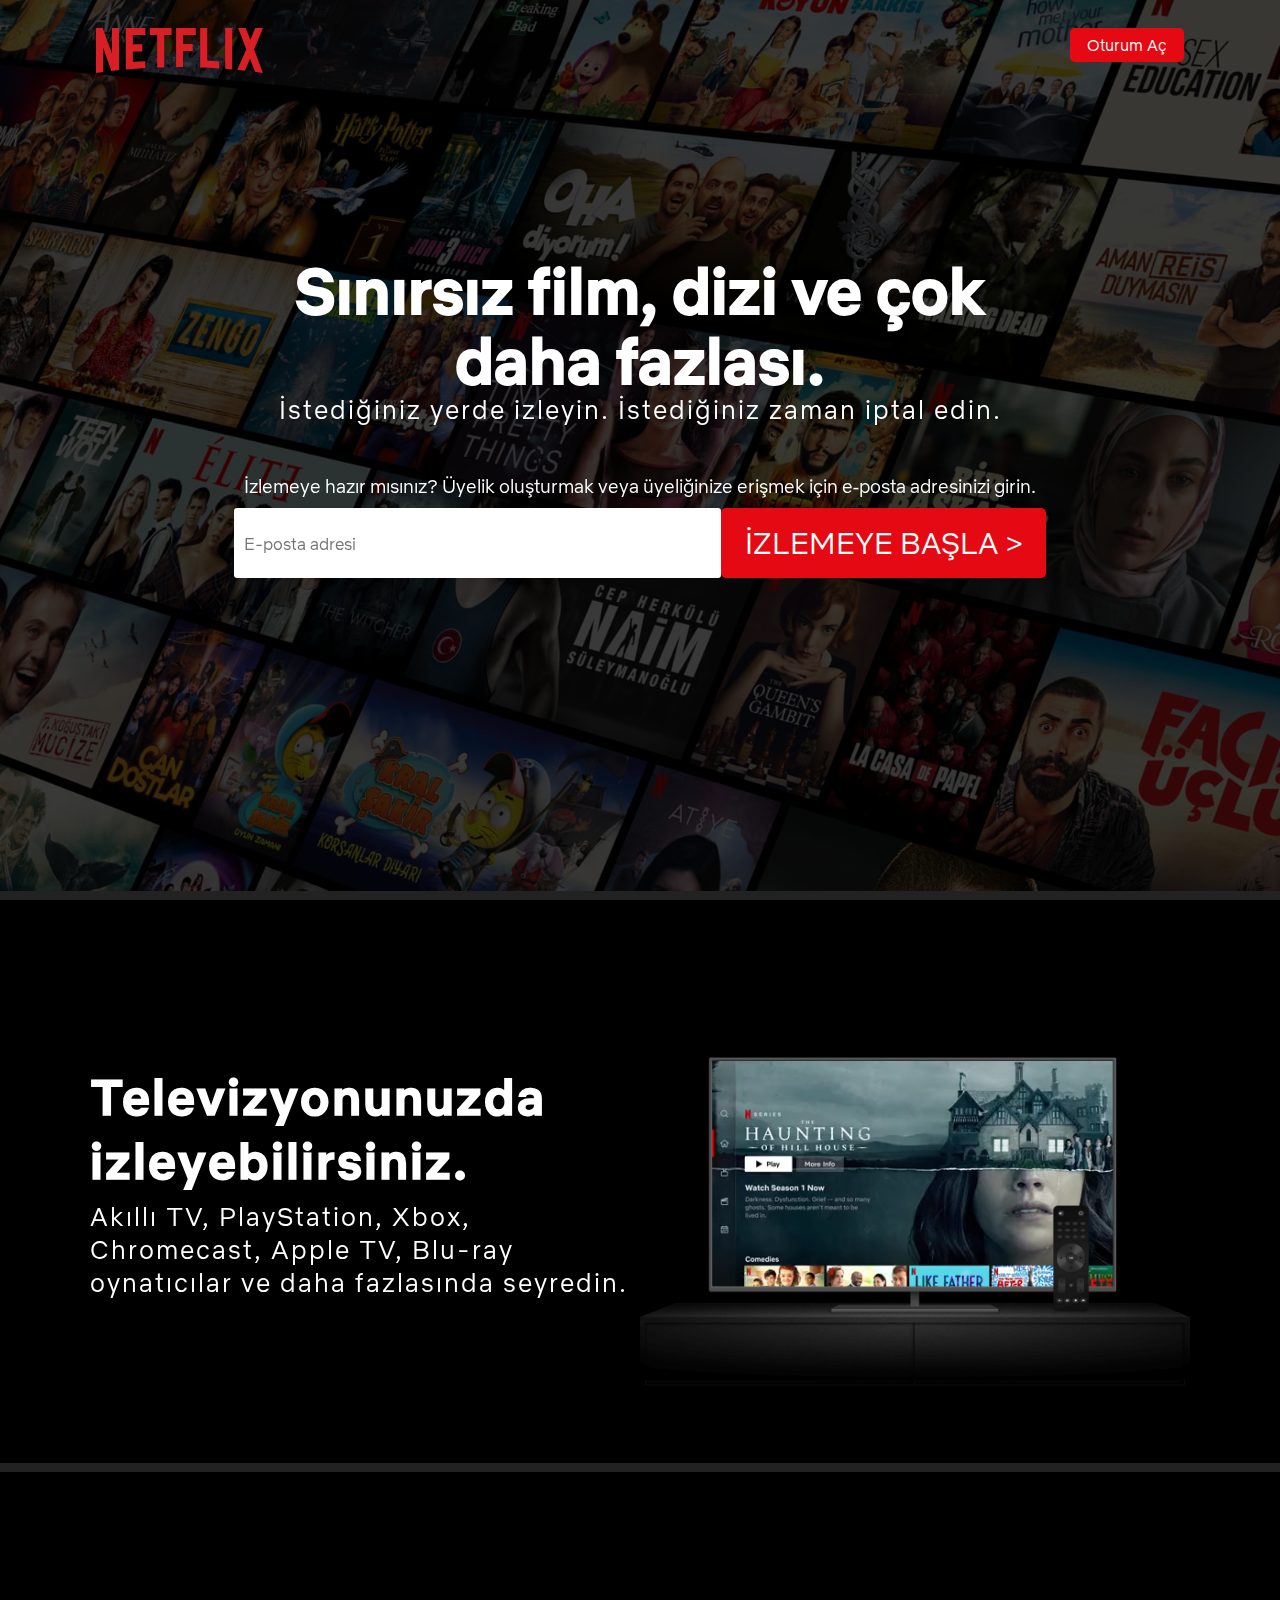
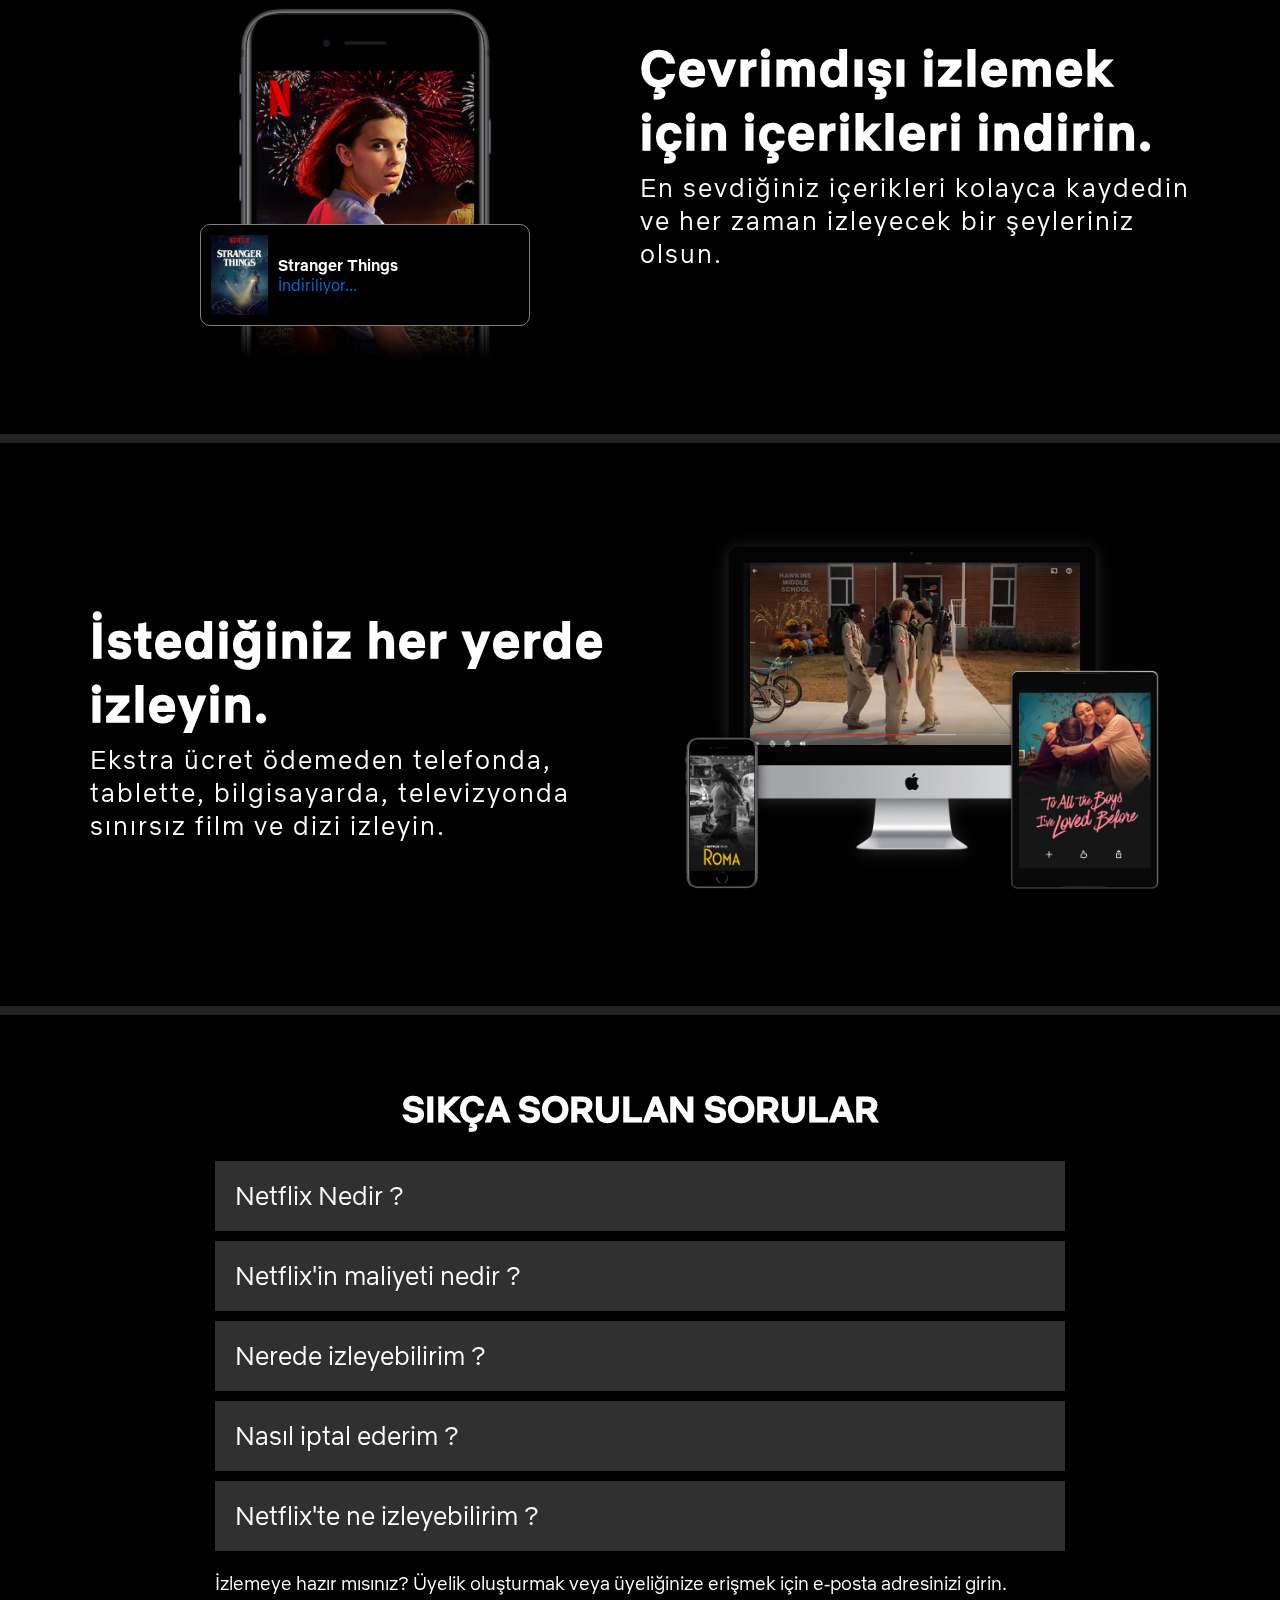
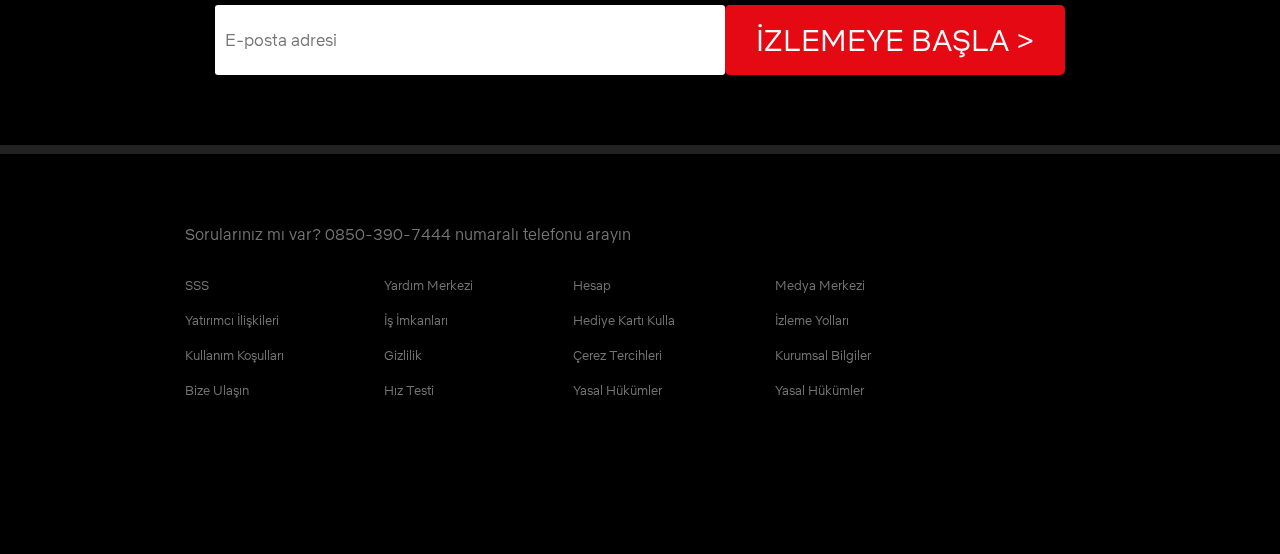
==== Netflix Website Design/index.html @ ce0377cf "Netflix Website Design" ====
<!DOCTYPE html>
<html>
<head>
	<title>Netflix</title>
	<link rel="stylesheet" type="text/css" href="css/style.css">
	<link rel="stylesheet" href="https://cdnjs.cloudflare.com/ajax/libs/font-awesome/5.15.1/css/all.min.css" integrity="sha512-+4zCK9k+qNFUR5X+cKL9EIR+ZOhtIloNl9GIKS57V1MyNsYpYcUrUeQc9vNfzsWfV28IaLL3i96P9sdNyeRssA==" crossorigin="anonymous" />
</head>
<body>
	<div class="show-case">
		<header class="header-top">
			<div class="container">
				<div class="logo">
					<img src="src/img/logo.svg">
				</div>
				<a href="#" class="btn btn-header">Oturum Aç</a>
			</div>
		</header>
		<div class="content">
			<div class="container">
				<h1>Sınırsız film, dizi ve çok daha fazlası.</h1>
				<h2>İstediğiniz yerde izleyin. İstediğiniz zaman iptal edin.</h2>
				<div class="email">
					<h3>İzlemeye hazır mısınız? Üyelik oluşturmak veya üyeliğinize erişmek için e‑posta adresinizi girin.</h3>
					<div class="email-form">
						<input type="email" placeholder="E-posta adresi" name="">
						<a href="#" class="btn btn-content">İzlemeye Başla ></a>
					</div>
				</div>
			</div>
		</div>
	</div>
	<div class="line"></div>
	<section class="our-story">
		<div class="container">
			<div class="story-box">
				<h1>Televizyonunuzda izleyebilirsiniz.</h1>
				<h2>Akıllı TV, PlayStation, Xbox, Chromecast, Apple TV, Blu-ray oynatıcılar ve daha fazlasında seyredin.</h2>
			</div>
			<div class="story-box">
				<img src="src/img/tv.png">
				<div class="video-animation">
					<video class="video-play" autoplay="" playsinline="" muted="" loop=""><source src="src/video/video1.m4v" type="video/mp4"></video>
					</div>
				</div>
			</div>
		</section>
		<div class="line"></div>
		<section class="our-story story-two">
			<div class="container">
				<div class="story-box">
					<h1>Çevrimdışı izlemek için içerikleri indirin.</h1>
					<h2>En sevdiğiniz içerikleri kolayca kaydedin ve her zaman izleyecek bir şeyleriniz olsun.</h2>
				</div>
				<div class="story-box">
					<img src="src/img/mobil-girl.jpg">
					<div class="img-text">
						<img src="src/img/stranger-image.png">
						<div class="texts">
							<div class="text-one">Stranger Things</div>
							<div class="text-two">İndiriliyor...</div>
						</div>
					</div>
				</div>
			</section>
			<div class="line"></div>
			<section class="our-story story-three">
				<div class="container">
					<div class="story-box ">
						<h1>İstediğiniz her yerde izleyin.</h1>
						<h2>Ekstra ücret ödemeden telefonda, tablette, bilgisayarda, televizyonda sınırsız film ve dizi izleyin.</h2>
					</div>
					<div class="story-box">
						<img src="src/img/tv-two.png">
						<div class="video-animation">
							<video class="video-play" autoplay="" playsinline="" muted="" loop=""><source src="src/video/video2.m4v" type="video/mp4">
							</div>
						</div>
					</div>
				</section>
				<div class="line"></div>
				<section class="sss">
					<div class="container">
						<h1>SIKÇA SORULAN SORULAR</h1>
						<div class="accordion">
							<button class="accordion-button"><span>Netflix Nedir ? </span>
								<i class="fas fa-plus"></i>
								<i class="fas fa-times display-none"></i>
							</button>
							<div class="answer">
								<p>Netflix; internet bağlantılı binlerce cihazda ödüllü diziler, filmler, animeler, belgeseller ve daha fazlasını içeren geniş bir arşiv sunan bir yayın hizmetidir.</p>
								<p>Tek bir reklam olmadan, istediğiniz kadar, istediğiniz zaman izleyebilirsiniz - hepsi aylık düşük bir ücret karşılığında. Her zaman keşfedilecek yeni bir şeyler var, üstelik her hafta yeni diziler ve filmler ekleniyor!</p>
							</div>
						</div>
						<div class="accordion">
							<button class="accordion-button">Netflix'in maliyeti nedir ?
								<i class="fas fa-plus"></i>
								<i class="fas fa-times display-none"></i>
							</button>
							<div class="answer">
								<p>Netflix'i akıllı telefonunuz, tabletiniz, Akıllı TV'niz, dizüstü bilgisayarınız veya yayın cihazınızda sabit bir aylık ücretle izleyin. Aylık plan ücretleri 17,99 TL ile 41,99 TL arasında değişmektedir. Ekstra maliyet yok, sözleşme yok.</p>
							</div>
						</div>
						<div class="accordion">
							<button class="accordion-button">Nerede izleyebilirim ?
								<i class="fas fa-plus"></i>
								<i class="fas fa-times display-none"></i>
							</button>
							<div class="answer">
								<p>İstediğiniz yerde, istediğiniz zaman, sınırsız sayıda cihazda izleyin. Bilgisayarınızda netflix.com adresinden veya akıllı TV'ler, akıllı telefonlar, tabletler, medya oynatıcılar ve oyun konsolları dahil Netflix uygulamasını sunan, internet bağlantılı herhangi bir cihazda anında izlemek için Netflix hesabınızla oturum açın.</p>
								<p>Favori içeriklerinizi iOS, Android veya Windows 10 uygulamasıyla da indirebilirsiniz. Seyahatteyken ve internet bağlantısı olmadan izlemek için indirilenleri kullanın. Netflix'i her yere beraberinizde götürün.</p>
							</div>
						</div>
						<div class="accordion">
							<button class="accordion-button">Nasıl iptal ederim ?
								<i class="fas fa-plus"></i>
								<i class="fas fa-times display-none"></i>
							</button>
							<div class="answer">
								<p>Netflix esnektir. Sinir bozucu hiçbir sözleşme ve taahhüt yoktur. Hesabınızı çevrimiçi olarak iki tıklamayla kolayca iptal edebilirsiniz. İptal ücreti yoktur - hesabınızı istediğiniz zaman başlatın veya durdurun.</p>
								
							</div>
						</div>
						<div class="accordion">
							<button class="accordion-button">Netflix'te ne izleyebilirim ?
								<i class="fas fa-plus"></i>
								<i class="fas fa-times display-none"></i>
							</button>
							<div class="answer">
								<p>Netflix, uzun metrajlı filmler, belgeseller, diziler ve programlar, anime, ödüllü Netflix orijinal içerikleri ve daha fazlasından oluşan kapsamlı bir kütüphaneye sahiptir. İstediğiniz her zaman, istediğiniz kadar çok şey izleyin.</p>
							</div>
						</div>
						<div class="email email-bottom">
							<h3>İzlemeye hazır mısınız? Üyelik oluşturmak veya üyeliğinize erişmek için e‑posta adresinizi girin.</h3>
							<div class="email-form">
								<input type="email" placeholder="E-posta adresi" name="">
								<a href="#" class="btn btn-content">İzlemeye Başla ></a>
							</div>
						</div>
					</div>
				</section>
				<div class="line"></div>
				<footer>
					<div class="container">
						<p>Sorularınız mı var? 0850-390-7444 numaralı telefonu arayın</p>
						<div class="navigation">
							<nav>
								<ul>
									<li><a href="">SSS</a></li>
									<li><a href="">Yatırımcı İlişkileri</a></li>
									<li><a href="">Kullanım Koşulları</a></li>
									<li><a href="">Bize Ulaşın</a></li>
								</ul>
							</nav>
								<nav>
									<ul>
										<li><a href="">Yardım Merkezi</a></li>
										<li><a href="">İş İmkanları</a></li>
										<li><a href="">Gizlilik</a></li>
										<li><a href="">Hız Testi</a></li>
									</ul>
								</nav>
								<nav>
									<ul>
										<li><a href="">Hesap</a></li>
										<li><a href="">Hediye Kartı Kulla</a></li>
										<li><a href="">Çerez Tercihleri</a></li>
										<li><a href="">Yasal Hükümler</a></li>
									</ul>
								</nav>
								<nav>
									<ul>
										<li><a href="">Medya Merkezi</a></li>
										<li><a href="">İzleme Yolları</a></li>
										<li><a href="">Kurumsal Bilgiler</a></li>
										<li><a href="">Yasal Hükümler</a></li>
									</ul>
								</nav>
						</div>
					</div>
				</footer>
			</body>
			<script src="js/script.js" type="text/javascript"></script>
			</html>
---- Netflix Website Design/css/style.css ----
@font-face{
	font-family: Netflix Sans;
	font-weight: 400;
	src:url('../fonts/Netflix Sans Medium.otf');
}
@font-face{
	font-family: Netflix Sans;
	font-weight: 200;
	src:url('../fonts/Netflix Sans Light.otf');
}

*{
	margin:0;
	padding:0;
	font-family: "Netflix Sans";
	box-sizing: border-box;
}
body{
	background-color: #000000;
}
a{
	text-decoration: none;
}
.container{
	max-width: 85%;
	margin:0 auto;
	font-size:16px;
}
.btn{
	color:white;
	background-color:#E50914;
	padding: 7px 17px;
	border-radius: 5px;
	height: 34px;
	display: flex;
	justify-content: center;
	align-items: center;
	font-weight: 300;
}
/* HEADER */
.show-case{
	background-image: url('../src/img/baner-img.jpg');
	background-repeat: no-repeat;
	background-size: cover;
	min-height: 99vh;
	position: relative;
	padding-bottom:50px;
}
.show-case:after{
	content: '';
	position: absolute;
	top:0;
	left:0;
	z-index: 1;
	width: 100%;
	max-width: 100%;
	height: 100%;
	background-color:rgba(0,0,0,.7);
}
.show-case header .container{
	height: 100px;
	display: flex;
	position: relative;
	z-index: 2;
	justify-content: space-between;	
	padding-top:20px;
}
header .container a.btn.btn-header{
	margin-top: 8px;
}
header .container .logo img{
	width: 167px;
	margin-top: 8px;
}

/*Content*/
.show-case .content{
	padding-top:80px;
	position: relative;
	z-index: 3;
}
.show-case .content .container{
	display: flex;
	padding-top:75px;
	flex-direction: column;
	justify-content: center;
	align-items: center;
	position: relative;
	max-width:950px;
	margin:0px auto;
}
.show-case .content .container h1,
.show-case .content .container h2
{
	color:white;
	margin-bottom: 40px;
	line-height: 1.1;
	text-align: center;
}
.show-case .content .container h1{
	font-size:64px;
	margin:0px 75px;
}
.show-case .content .container h2{
	font-size: 26px;
	font-weight: 200;
}
.container .email  h3{
	color:white;
	margin:10px 10px;
	font-size:19px;
	font-weight: 200;
}
.container .email .email-form{
	display: flex;
}
.container .email .email-form  input{
	width: 60%;
	height: 70px;
	padding: 10px 10px 10px;
	outline: none;
	border:none;
	border-radius: 3px;
	font-size:17px;
}
.container .email .email-form  input::placeholder{
	font-size:17px;
	font-weight: 200;
}
.container .email .email-form .btn-content{
	width: 40%;
	font-size:30px;
	height: 70px;
	text-transform: uppercase;
}
.line{
	height: 1vh;
	background-color:#222222;
}
/*OUR-STORY SECTİON */
section.our-story{
	min-height: 475px;
	padding: 75px 45px;
	display: flex;
	align-items: center;
}
section.our-story .container{
	display: flex;
	max-width: 1100px;
}
section.our-story .container .story-box{
	width: 50%;
	display: flex;
	flex-direction: column;
	justify-content: center;
	position: relative;
}
section.our-story .container .story-box h1,h2{
	color:white;
	letter-spacing: 2px;
	text-align: left;
}
section.our-story .container .story-box h1{
	font-size:50px;
	margin-bottom:8px;
}
section.our-story .container .story-box h2{
	font-size:26px;
	font-weight: 200;
}
section.our-story .container .story-box img{
	max-width: 100%;
	height: auto;
	border:0;
}
section.our-story .container .story-box .video-animation{
	position: absolute;  
	max-width: 80%;
	max-height: 55%;
	top:20%;
	left:13%;
	z-index: -999;
	
}
section.our-story .container .story-box .video-animation  .video-play{
	position: relative;
	left: 0;
	height: 100%;
	width: 100%;
	z-index: 999;	
}
section.our-story.story-two .container{
	flex-direction: row-reverse;
}
section.our-story.story-two .container .story-box .img-text{
	position: absolute;
	width: 60%;
	padding: 10px;
	display: flex;
	align-items: center;
	left:50%;
	bottom:8%;
	border-radius: 10px;
	margin:0 auto;
	transform: translateX(-50%);
	background-color: #000;	
	border: 1px solid gray;
	overflow: hidden;
}
section.our-story.story-two .container .story-box .img-text img{
	height: 5em;
	margin-right: 10px;
}
section.our-story.story-two .container .story-box .img-text .texts:after{
	content:' ';
	width: 48px;
	height: 60px;
	position: absolute;
	right: 10px;
	top:50%;
	transform: translateY(-50%);
	outline: none;
	background-size:100%;
	background:url(https://assets.nflxext.com/ffe/siteui/acquisition/ourStory/fuji/desktop/download-icon.gif) center center no-repeat;
}
section.our-story.story-two .container .story-box .img-text .texts .text-one{
	color:white;
}
section.our-story.story-two .container .story-box .img-text .texts .text-two{
	color:#0071eb;
	font-weight: 300;
}
section.our-story.story-three .container .story-box .video-animation{
	position: absolute;
	max-width: 60%;
	top:10%;
	left:20%;
}

/* ACCORDİON SECTİON */
section.sss{
	padding: 70px 40px;
	min-height: 500px;
}
section.sss .container {
	display: flex;
	flex-direction: column;
	align-items: center;
}
section.sss .container h1{
	font-size:36px;
	color:white;
	margin-bottom: 30px;
}
section.sss .container .accordion{
	display: flex;
	flex-direction: column;
	max-width: 850px;
	height: auto;
	padding: 20px;
	justify-content: center;
	align-items: center;
	background-color:#303030;
	margin-bottom: 10px;
	color:white;
	font-size:26px;
}
section.sss .container .accordion  .answer.active{
	max-height: 1200px;
}

section.sss .accordion .accordion-button{
	cursor: pointer;
	display: inline-block;
	background:transparent;
	text-align: left;
	width: 100%;
	height: 30px;
	font-weight: 200;
	font-size:26px;
	outline: none;
	border:none;
	color:white;
	position: relative;
	display: flex;
	align-items: center;
}
section.sss .accordion .accordion-button span{
	display: block;
}
section.sss .accordion .accordion-button i{
	color:white;
	position: absolute;
	right: 20px;
}
section.sss .accordion .accordion-button i.display-none{
	display: none;
}

.accordion .answer{
	max-height: 0;
	overflow: hidden;
	transition: max-height 0.25s ease-out;
}
.accordion .answer p{
	margin-top: 20px;
	font-weight: 200;
	letter-spacing: 1.1px;
}
section.sss .container  .email.email-bottom{
	width: 850px;
	max-width: 100%;

}
section.sss .container .email  h3{
	color:white;
	margin:10px 0;
	font-size:19px;
	font-weight: 200;
}
/* SECTİON FOOTER */

footer .container{
	max-width: 1000px;
	min-height: 400px;
	padding: 70px 45px 0;
	font-weight: 200;
}
footer .container p {
	font-size:16px;
	margin-bottom: 30px;
	color:#757575;
}
footer .container .navigation nav ul li {
	list-style: none;
	margin-bottom: 15px;
}
footer .container .navigation{
	display: flex;
}
footer .container .navigation nav:not(:last-child){
	margin-right: 100px;
}
footer .container .navigation nav ul li  a{
	text-decoration: none;
	font-size:13px;
	color:#757575;
}
footer .container .navigation nav ul li  a:hover{
	color:#fff;
}
@media screen and (max-width: 1024px){
	.show-case .content .container .email{
		flex-direction: column;
		width: 100%;
		overflow: hidden;
	}
	section.our-story .container {
		display: flex;
		flex-direction: column;
		
	}
	section.our-story .container .story-box:nth-child(1){
		min-width: 100%;
	}
	section.our-story .container .story-box:nth-child(2){
		min-width: 80%;
	}
	
}
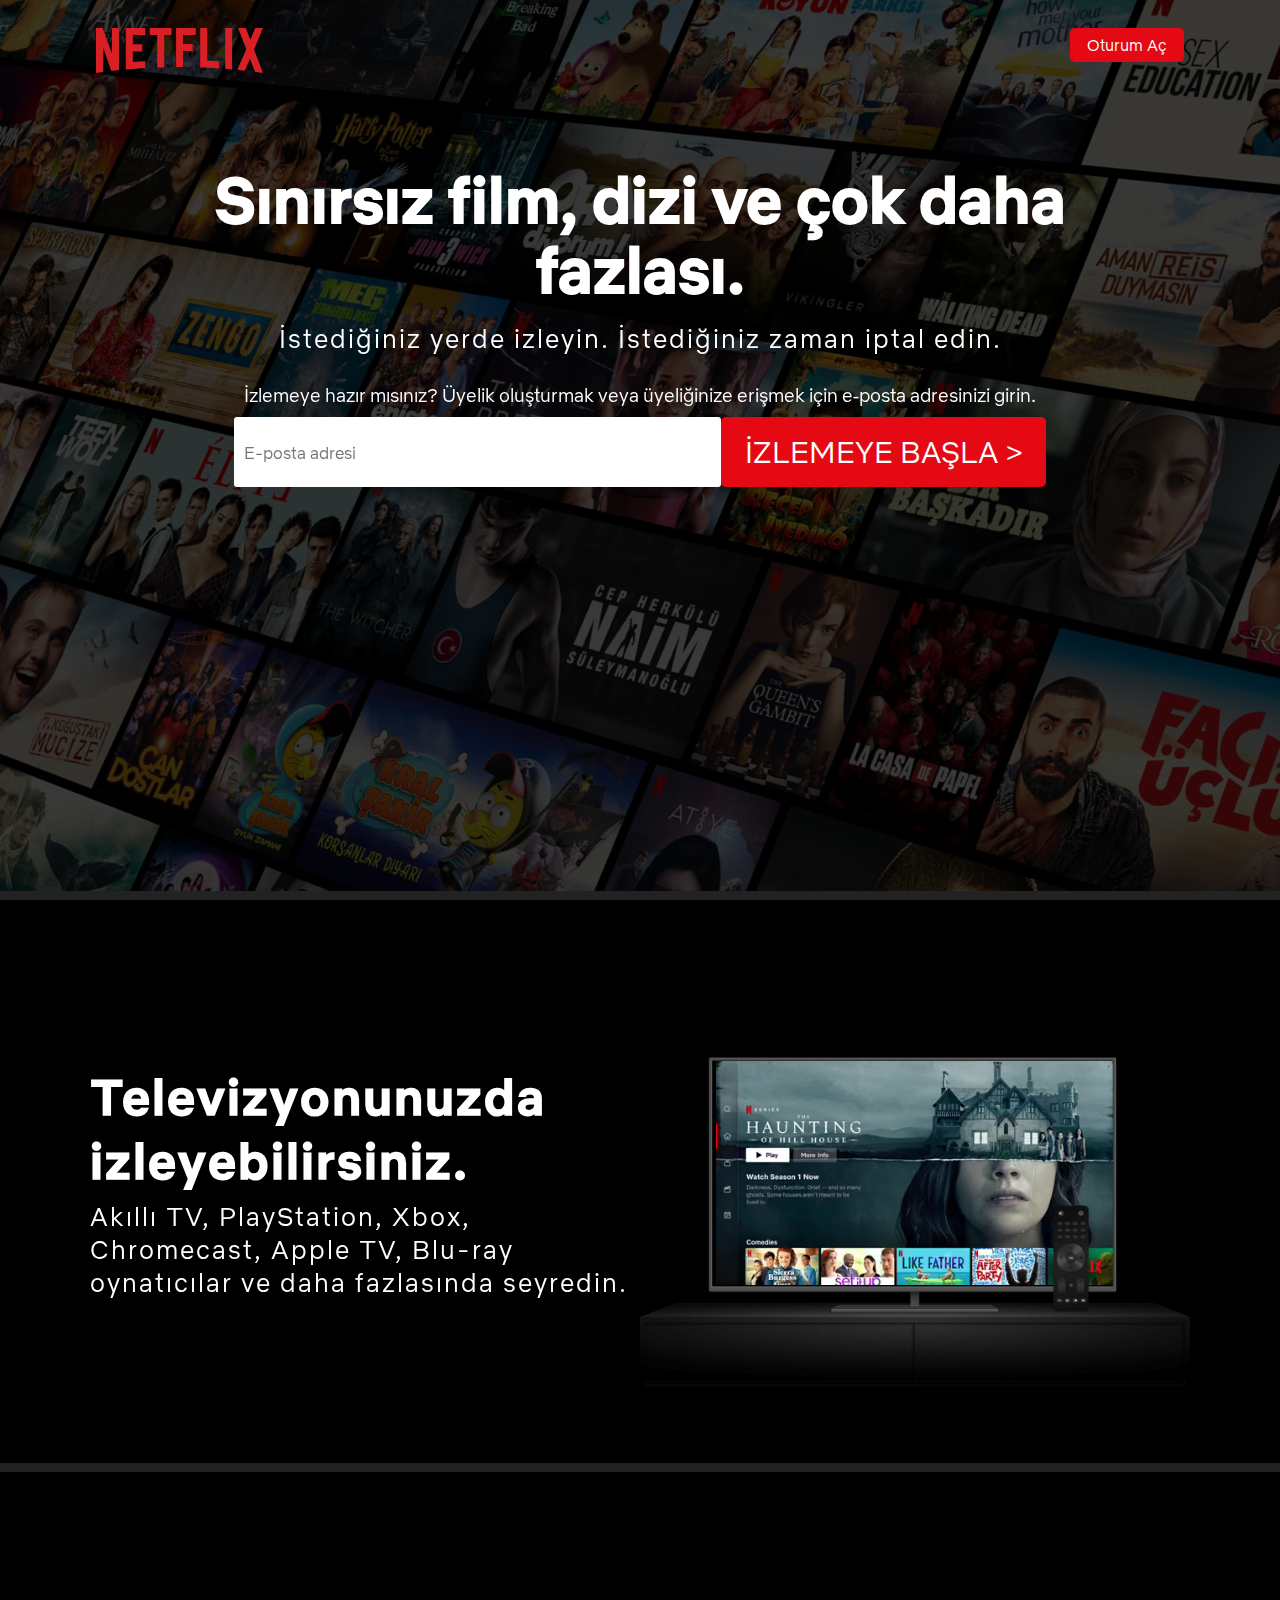
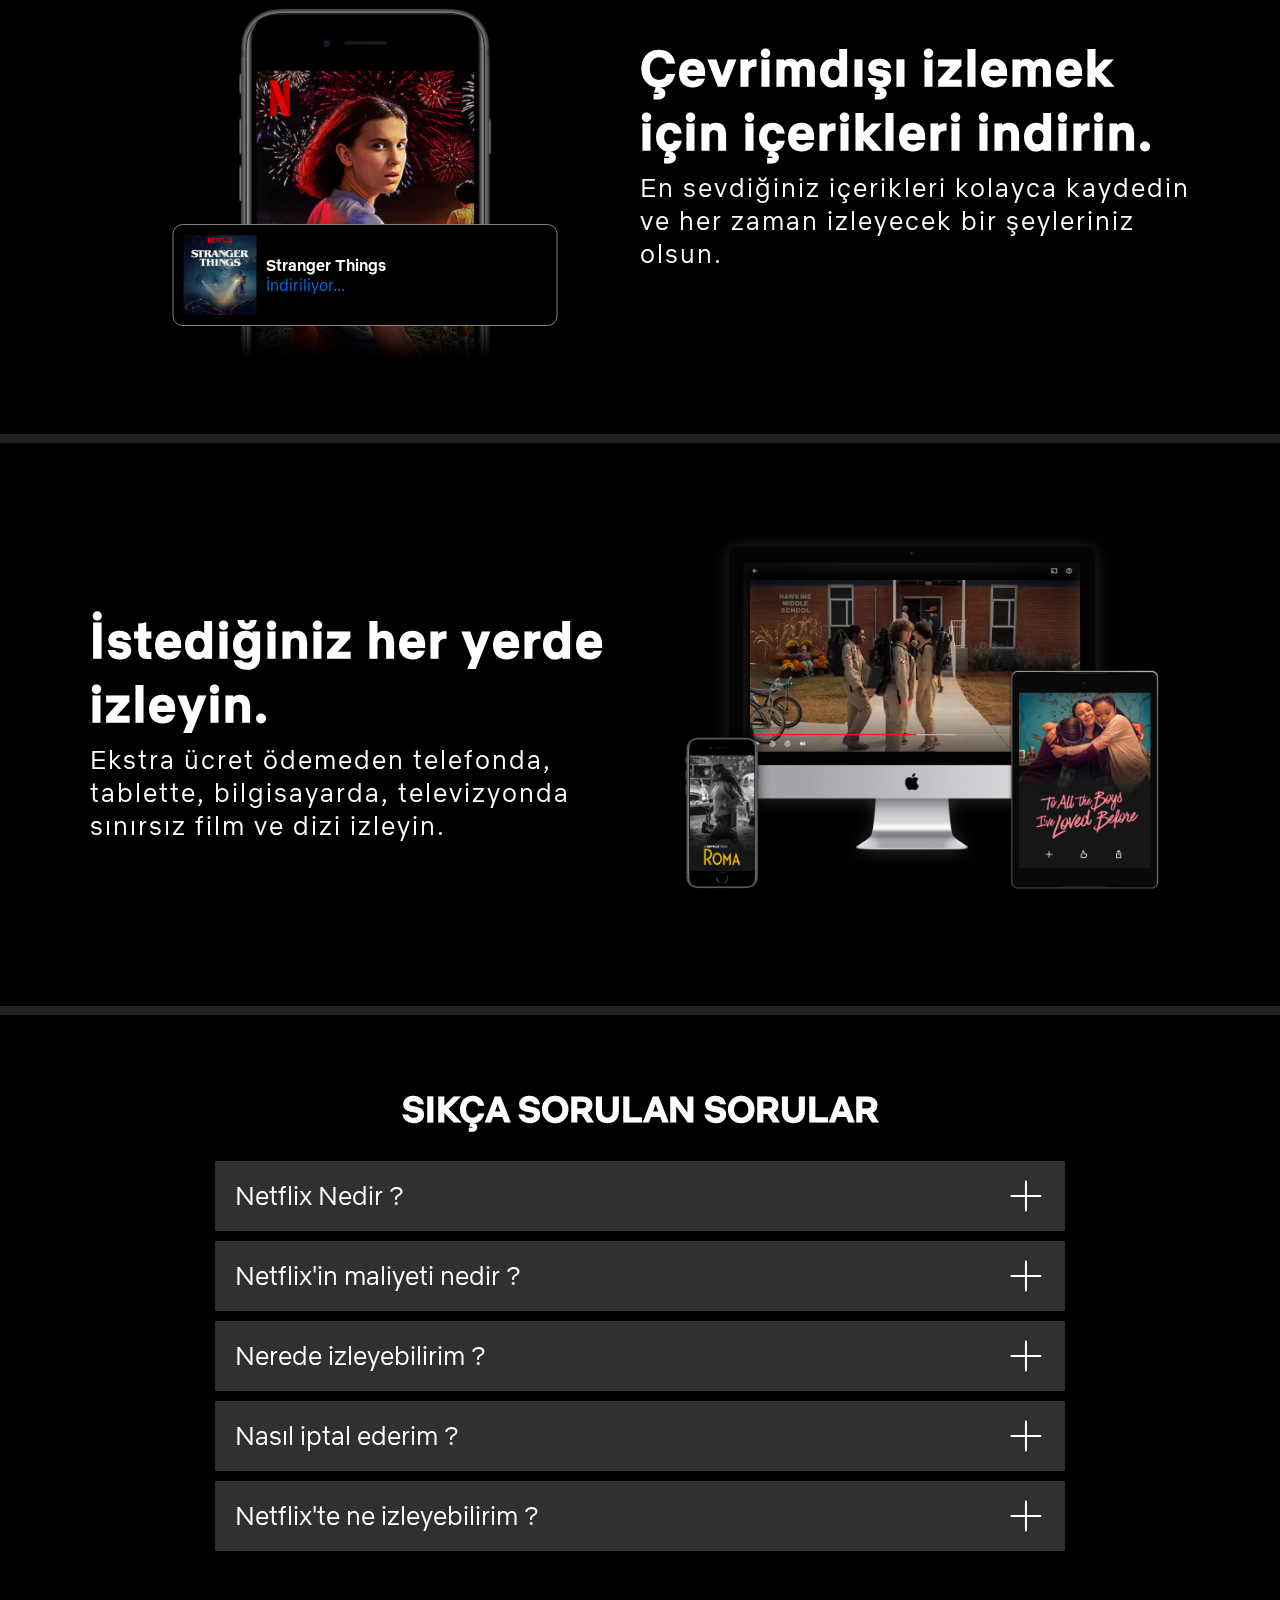
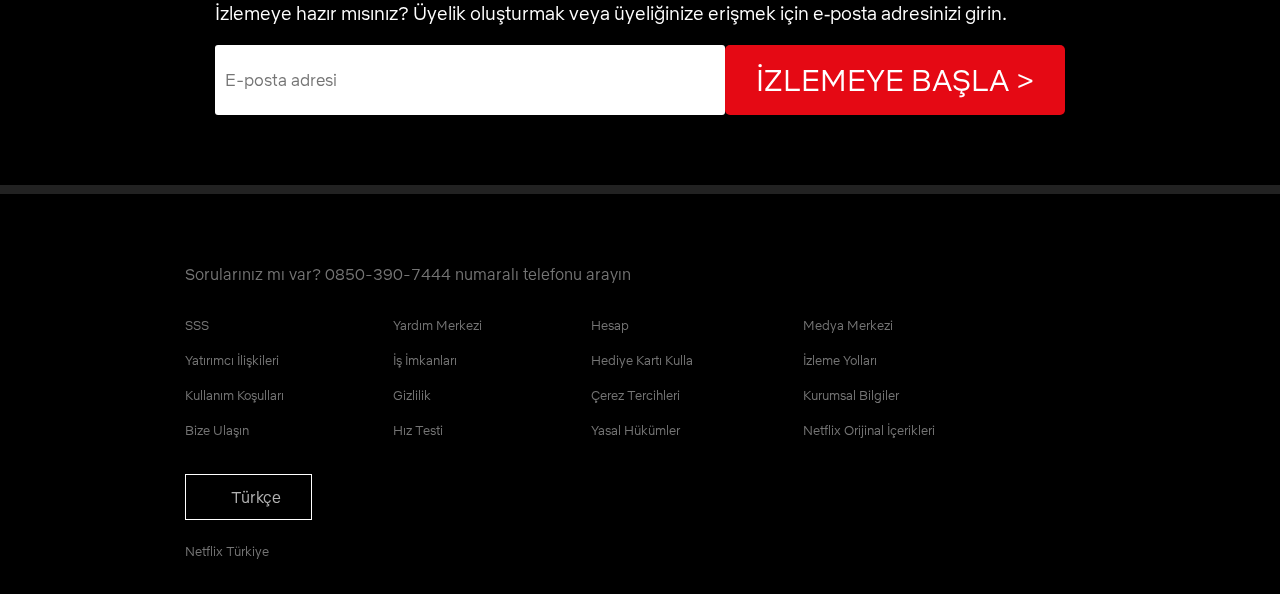
==== commit 53c87ccd: "Responsive and Netflix Finished Design" ====
--- a/Netflix Website Design/index.html
+++ b/Netflix Website Design/index.html
@@ -3,6 +3,8 @@
 <head>
 	<title>Netflix</title>
 	<link rel="stylesheet" type="text/css" href="css/style.css">
+	<meta name="viewport" content="width=device-width, initial-scale=1.0">
+	<meta charset="utf-8">
 	<link rel="stylesheet" href="https://cdnjs.cloudflare.com/ajax/libs/font-awesome/5.15.1/css/all.min.css" integrity="sha512-+4zCK9k+qNFUR5X+cKL9EIR+ZOhtIloNl9GIKS57V1MyNsYpYcUrUeQc9vNfzsWfV28IaLL3i96P9sdNyeRssA==" crossorigin="anonymous" />
 </head>
 <body>
@@ -83,8 +85,7 @@
 						<h1>SIKÇA SORULAN SORULAR</h1>
 						<div class="accordion">
 							<button class="accordion-button"><span>Netflix Nedir ? </span>
-								<i class="fas fa-plus"></i>
-								<i class="fas fa-times display-none"></i>
+								<svg id="thin-x" viewBox="0 0 26 26" class="svg-icon svg-icon-thin-x svg-closed" focusable="true"><path d="M10.5 9.3L1.8 0.5 0.5 1.8 9.3 10.5 0.5 19.3 1.8 20.5 10.5 11.8 19.3 20.5 20.5 19.3 11.8 10.5 20.5 1.8 19.3 0.5 10.5 9.3Z"></path></svg>
 							</button>
 							<div class="answer">
 								<p>Netflix; internet bağlantılı binlerce cihazda ödüllü diziler, filmler, animeler, belgeseller ve daha fazlasını içeren geniş bir arşiv sunan bir yayın hizmetidir.</p>
@@ -93,8 +94,7 @@
 						</div>
 						<div class="accordion">
 							<button class="accordion-button">Netflix'in maliyeti nedir ?
-								<i class="fas fa-plus"></i>
-								<i class="fas fa-times display-none"></i>
+								<svg id="thin-x" viewBox="0 0 26 26" class="svg-icon svg-icon-thin-x svg-closed" focusable="true"><path d="M10.5 9.3L1.8 0.5 0.5 1.8 9.3 10.5 0.5 19.3 1.8 20.5 10.5 11.8 19.3 20.5 20.5 19.3 11.8 10.5 20.5 1.8 19.3 0.5 10.5 9.3Z"></path></svg>
 							</button>
 							<div class="answer">
 								<p>Netflix'i akıllı telefonunuz, tabletiniz, Akıllı TV'niz, dizüstü bilgisayarınız veya yayın cihazınızda sabit bir aylık ücretle izleyin. Aylık plan ücretleri 17,99 TL ile 41,99 TL arasında değişmektedir. Ekstra maliyet yok, sözleşme yok.</p>
@@ -102,8 +102,7 @@
 						</div>
 						<div class="accordion">
 							<button class="accordion-button">Nerede izleyebilirim ?
-								<i class="fas fa-plus"></i>
-								<i class="fas fa-times display-none"></i>
+								<svg id="thin-x" viewBox="0 0 26 26" class="svg-icon svg-icon-thin-x svg-closed" focusable="true"><path d="M10.5 9.3L1.8 0.5 0.5 1.8 9.3 10.5 0.5 19.3 1.8 20.5 10.5 11.8 19.3 20.5 20.5 19.3 11.8 10.5 20.5 1.8 19.3 0.5 10.5 9.3Z"></path></svg>
 							</button>
 							<div class="answer">
 								<p>İstediğiniz yerde, istediğiniz zaman, sınırsız sayıda cihazda izleyin. Bilgisayarınızda netflix.com adresinden veya akıllı TV'ler, akıllı telefonlar, tabletler, medya oynatıcılar ve oyun konsolları dahil Netflix uygulamasını sunan, internet bağlantılı herhangi bir cihazda anında izlemek için Netflix hesabınızla oturum açın.</p>
@@ -112,8 +111,7 @@
 						</div>
 						<div class="accordion">
 							<button class="accordion-button">Nasıl iptal ederim ?
-								<i class="fas fa-plus"></i>
-								<i class="fas fa-times display-none"></i>
+								<svg id="thin-x" viewBox="0 0 26 26" class="svg-icon svg-icon-thin-x svg-closed" focusable="true"><path d="M10.5 9.3L1.8 0.5 0.5 1.8 9.3 10.5 0.5 19.3 1.8 20.5 10.5 11.8 19.3 20.5 20.5 19.3 11.8 10.5 20.5 1.8 19.3 0.5 10.5 9.3Z"></path></svg>
 							</button>
 							<div class="answer">
 								<p>Netflix esnektir. Sinir bozucu hiçbir sözleşme ve taahhüt yoktur. Hesabınızı çevrimiçi olarak iki tıklamayla kolayca iptal edebilirsiniz. İptal ücreti yoktur - hesabınızı istediğiniz zaman başlatın veya durdurun.</p>
@@ -122,8 +120,7 @@
 						</div>
 						<div class="accordion">
 							<button class="accordion-button">Netflix'te ne izleyebilirim ?
-								<i class="fas fa-plus"></i>
-								<i class="fas fa-times display-none"></i>
+								<svg id="thin-x" viewBox="0 0 26 26" class="svg-icon svg-icon-thin-x svg-closed" focusable="true"><path d="M10.5 9.3L1.8 0.5 0.5 1.8 9.3 10.5 0.5 19.3 1.8 20.5 10.5 11.8 19.3 20.5 20.5 19.3 11.8 10.5 20.5 1.8 19.3 0.5 10.5 9.3Z"></path></svg>
 							</button>
 							<div class="answer">
 								<p>Netflix, uzun metrajlı filmler, belgeseller, diziler ve programlar, anime, ödüllü Netflix orijinal içerikleri ve daha fazlasından oluşan kapsamlı bir kütüphaneye sahiptir. İstediğiniz her zaman, istediğiniz kadar çok şey izleyin.</p>
@@ -151,31 +148,40 @@
 									<li><a href="">Bize Ulaşın</a></li>
 								</ul>
 							</nav>
-								<nav>
-									<ul>
-										<li><a href="">Yardım Merkezi</a></li>
-										<li><a href="">İş İmkanları</a></li>
-										<li><a href="">Gizlilik</a></li>
-										<li><a href="">Hız Testi</a></li>
-									</ul>
-								</nav>
-								<nav>
-									<ul>
-										<li><a href="">Hesap</a></li>
-										<li><a href="">Hediye Kartı Kulla</a></li>
-										<li><a href="">Çerez Tercihleri</a></li>
-										<li><a href="">Yasal Hükümler</a></li>
-									</ul>
-								</nav>
-								<nav>
-									<ul>
-										<li><a href="">Medya Merkezi</a></li>
-										<li><a href="">İzleme Yolları</a></li>
-										<li><a href="">Kurumsal Bilgiler</a></li>
-										<li><a href="">Yasal Hükümler</a></li>
-									</ul>
-								</nav>
+							<nav>
+								<ul>
+									<li><a href="">Yardım Merkezi</a></li>
+									<li><a href="">İş İmkanları</a></li>
+									<li><a href="">Gizlilik</a></li>
+									<li><a href="">Hız Testi</a></li>
+								</ul>
+							</nav>
+							<nav>
+								<ul>
+									<li><a href="">Hesap</a></li>
+									<li><a href="">Hediye Kartı Kulla</a></li>
+									<li><a href="">Çerez Tercihleri</a></li>
+									<li><a href="">Yasal Hükümler</a></li>
+								</ul>
+							</nav>
+							<nav>
+								<ul>
+									<li><a href="">Medya Merkezi</a></li>
+									<li><a href="">İzleme Yolları</a></li>
+									<li><a href="">Kurumsal Bilgiler</a></li>
+									<li><a href="">Netflix Orijinal İçerikleri</a></li>
+								</ul>
+							</nav>
 						</div>
+						<div class="select-box">
+							<i class="fas fa-globe"></i>
+							<i class="fas fa-sort-down"></i>
+							<select class="select-element">
+								<option>Türkçe</option>
+								<option>English</option>
+							</select>
+						</div>	
+						<p class="footer-country">Netflix Türkiye</p>
 					</div>
 				</footer>
 			</body>
--- a/Netflix Website Design/css/style.css
+++ b/Netflix Website Design/css/style.css
@@ -64,6 +64,7 @@
 	z-index: 2;
 	justify-content: space-between;	
 	padding-top:20px;
+
 }
 header .container a.btn.btn-header{
 	margin-top: 8px;
@@ -75,13 +76,12 @@
 
 /*Content*/
 .show-case .content{
-	padding-top:80px;
+	padding-top:5%;
 	position: relative;
 	z-index: 3;
 }
 .show-case .content .container{
 	display: flex;
-	padding-top:75px;
 	flex-direction: column;
 	justify-content: center;
 	align-items: center;
@@ -99,11 +99,12 @@
 }
 .show-case .content .container h1{
 	font-size:64px;
-	margin:0px 75px;
+	margin:0 auto;
 }
 .show-case .content .container h2{
 	font-size: 26px;
 	font-weight: 200;
+	margin:20px auto;
 }
 .container .email  h3{
 	color:white;
@@ -149,7 +150,7 @@
 	max-width: 1100px;
 }
 section.our-story .container .story-box{
-	width: 50%;
+	max-width: 50%;
 	display: flex;
 	flex-direction: column;
 	justify-content: center;
@@ -168,25 +169,26 @@
 	font-size:26px;
 	font-weight: 200;
 }
-section.our-story .container .story-box img{
-	max-width: 100%;
-	height: auto;
+section.our-story .container .story-box img:first-of-type{
+	width: 100%;
+	min-width: 100%;
 	border:0;
 }
 section.our-story .container .story-box .video-animation{
 	position: absolute;  
-	max-width: 80%;
-	max-height: 55%;
+	width: 75%;
+	height: 55%;
 	top:20%;
 	left:13%;
 	z-index: -999;
 	
 }
 section.our-story .container .story-box .video-animation  .video-play{
-	position: relative;
+	position: absolute;
+	top:0;
 	left: 0;
+	width: 100%;
 	height: 100%;
-	width: 100%;
 	z-index: 999;	
 }
 section.our-story.story-two .container{
@@ -194,7 +196,7 @@
 }
 section.our-story.story-two .container .story-box .img-text{
 	position: absolute;
-	width: 60%;
+	width: 70%;
 	padding: 10px;
 	display: flex;
 	align-items: center;
@@ -209,6 +211,8 @@
 }
 section.our-story.story-two .container .story-box .img-text img{
 	height: 5em;
+	width: 20%;
+	min-width: 20%;
 	margin-right: 10px;
 }
 section.our-story.story-two .container .story-box .img-text .texts:after{
@@ -288,10 +292,15 @@
 section.sss .accordion .accordion-button span{
 	display: block;
 }
-section.sss .accordion .accordion-button i{
-	color:white;
-	position: absolute;
-	right: 20px;
+section.sss .accordion .accordion-button svg{
+	color:white;
+	width: 30px;
+	position: absolute;
+	right: 0;
+	fill: #fff;
+}
+section.sss .accordion .accordion-button svg.svg-closed{
+	transform: rotate(-45deg);
 }
 section.sss .accordion .accordion-button i.display-none{
 	display: none;
@@ -304,8 +313,8 @@
 }
 .accordion .answer p{
 	margin-top: 20px;
-	font-weight: 200;
-	letter-spacing: 1.1px;
+	font-size:26px;
+	font-weight: 200;
 }
 section.sss .container  .email.email-bottom{
 	width: 850px;
@@ -314,7 +323,7 @@
 }
 section.sss .container .email  h3{
 	color:white;
-	margin:10px 0;
+	margin:40px 0 20px;
 	font-size:19px;
 	font-weight: 200;
 }
@@ -336,10 +345,11 @@
 	margin-bottom: 15px;
 }
 footer .container .navigation{
+	flex-wrap: wrap;
 	display: flex;
 }
 footer .container .navigation nav:not(:last-child){
-	margin-right: 100px;
+	margin-right: 12%;
 }
 footer .container .navigation nav ul li  a{
 	text-decoration: none;
@@ -349,22 +359,142 @@
 footer .container .navigation nav ul li  a:hover{
 	color:#fff;
 }
-@media screen and (max-width: 1024px){
-	.show-case .content .container .email{
+footer .container .select-box{
+	position: relative;
+	display: block;
+	max-width: 130px;
+}
+footer .container .select-box i{
+	color:white;
+	font-size:15px;
+	z-index: -5;
+	color:#999;
+	position: absolute;
+}
+footer .container .select-box i:first-of-type{
+	left:20px;
+	top:35px;
+}
+footer .container .select-box i:last-of-type{
+	right: 14px;
+	font-size:18px;
+	top:30px;
+}
+footer .container .footer-country{
+	font-size:13px;
+	margin-top: 23px;
+}
+footer .container .select-box .select-element{
+	margin-top:20px;
+	cursor: pointer;
+	font-size:16px;
+	font-weight: 200;
+	cursor: default;
+	outline: none;
+	border:1px solid #fff;
+	padding: 12px 26px 12px 45px;
+	background:transparent;
+	color:rgba(255,255,255,.7);
+	appearance:none;
+}
+footer .container .select-box .select-element option{
+	background-color:black;
+	font-weight: 200;
+}
+
+
+/* MEDİA QUERY */
+@media screen and (max-width:768px){
+	.show-case .header-top .container .logo img{
+		width: 120px;
+		height: auto;
+	}
+	.show-case  {
+		min-height: 500px;
+	}
+	.show-case::after{
+		max-height: auto;
+	}
+	.show-case .content .container{
+		padding:0 20px;
+	}
+	.show-case .content .container h1{
+		font-size:28px;
+	}
+	.show-case .content .container h2{
+		font-size:18px;
+	}
+	.show-case .content .container h3{
+		font-size:18px;
+		text-align: center;
+		margin:0px auto;
+	}
+	.show-case .content .container .email-form,
+	section.sss .container .email.email-bottom .email-form{
 		flex-direction: column;
+		align-items: center;
+	}
+	.show-case .content .container .email-form input,
+	section.sss .container .email.email-bottom .email-form input,
+	.show-case .content .container .email-form a,
+	section.sss .container .email.email-bottom .email-form a{
+		margin-top: 20px;
+		height: 50px;
+		font-size:15px;
 		width: 100%;
-		overflow: hidden;
-	}
+	}
+	.show-case .content .container .email-form a,
+	section.sss .container .email.email-bottom .email-form a{
+		width: 50%;
+	}
+	/* OURT STORY */
+	section.our-story {
+		padding: 50px 5%;
+	}
+	section.our-story .container{
+		width: 100%;
+	}
+	section.our-story .container .story-box{
+		width: 100%;
+		min-width: 100%;
+	}
+	section.our-story .container .story-box h1{
+		font-size:26px;
+
+	}
+	section.our-story .container .story-box h2{
+		font-size:18px;
+	}
+
+	/* FOOTER SECTİON */
+}
+
+@media screen and (max-width: 945px){
 	section.our-story .container {
 		display: flex;
 		flex-direction: column;
-		
-	}
-	section.our-story .container .story-box:nth-child(1){
+	}
+	section.our-story .container .story-box{
 		min-width: 100%;
-	}
-	section.our-story .container .story-box:nth-child(2){
-		min-width: 80%;
+		align-items: center;
+	}
+	section.our-story.story-two .container {
+		flex-direction: column;
+
+	}
+	section.our-story .container .story-box h1,
+	section.our-story .container .story-box h2{
+		text-align: center;
 	}
 	
+	section.sss .container{
+		width: 100%;
+		min-width: 100%;
+	}
+	section.sss .container .accordion{
+		font-size:20px;
+	}
+	section.sss .container .btn.btn-content{
+		font-size:20px;
+	}
 }